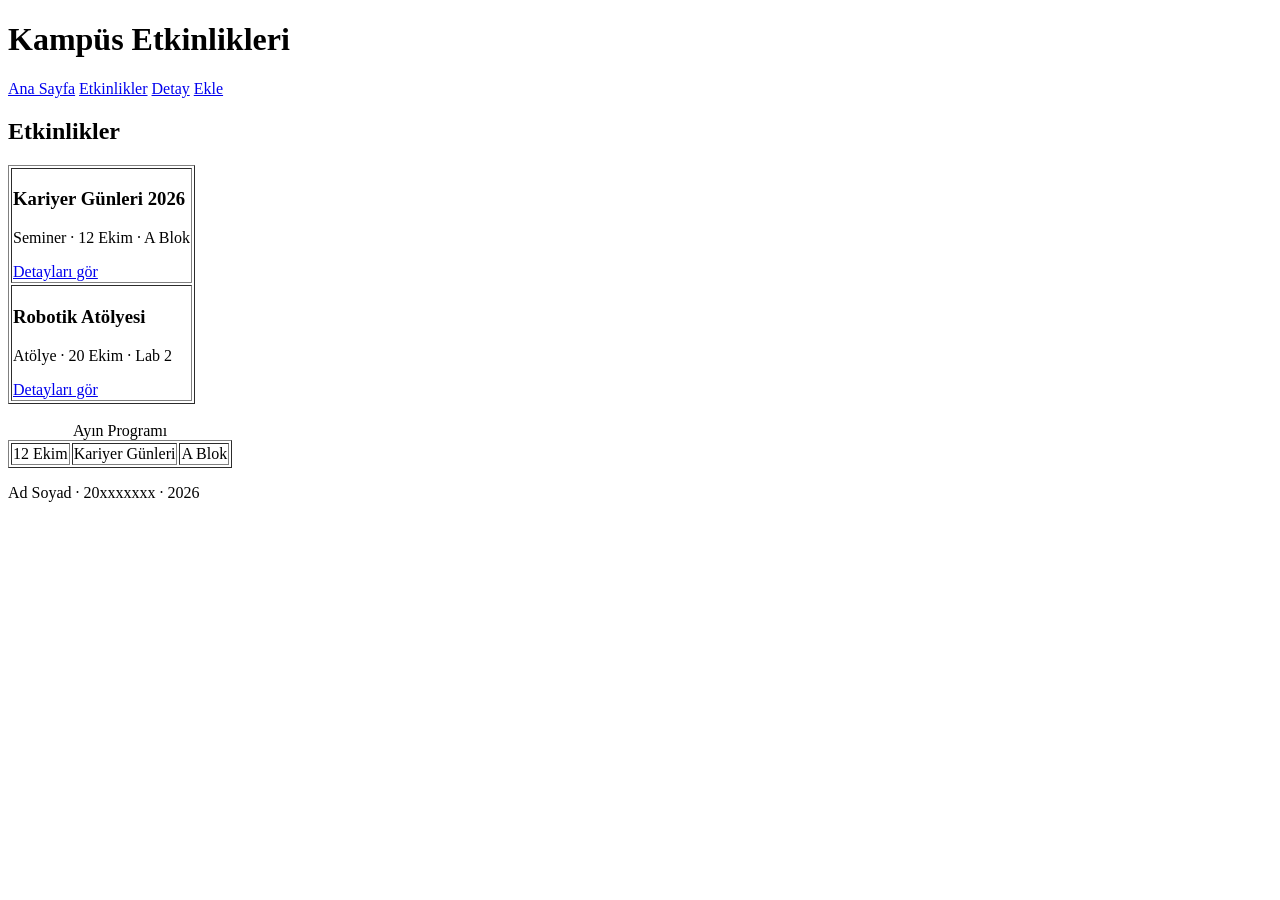
==== index.html @ aa82de84 "Rename etkinlikler.html to index.html" ====
<!DOCTYPE html>
<html lang="tr">
<head>
  <meta charset="UTF-8">
  <title>Kampüs Etkinlikleri</title>
</head>
<body>

  <!-- Başlık ve Menü -->
  <header>
    <h1>Kampüs Etkinlikleri</h1>
    <nav>
      <a href="etkinlikler.html">Ana Sayfa</a>
      <a href="etkinlikler.html">Etkinlikler</a>
      <a href="etkinlik-detay.html">Detay</a>
      <a href="etkinlik-ekle.html">Ekle</a>
    </nav>
  </header>


  <main>
    <h2>Etkinlikler</h2>

    <table border="1">
      <tr>
        <td>
          <h3>Kariyer Günleri 2026</h3>
          <p>Seminer &middot; <time datetime="2026-10-12">12 Ekim</time> &middot; A Blok</p>
          <a href="etkinlik-detay.html">Detayları gör</a>
        </td>
      </tr>
      <tr>
        <td>
          <h3>Robotik Atölyesi</h3>
          <p>Atölye &middot; <time datetime="2026-10-20">20 Ekim</time> &middot; Lab 2</p>
          <a href="#">Detayları gör</a>
        </td>
      </tr>
    </table>

    <br>

    
    <table border="1">
      <caption>Ayın Programı</caption>
      <tr>
        <td><time datetime="2026-10-12">12 Ekim</time></td>
        <td>Kariyer Günleri</td>
        <td>A Blok</td>
      </tr>
    </table>
  </main>

  <footer>
    <p>Ad Soyad &middot; 20xxxxxxx &middot; 2026</p>
  </footer>

</body>
</html>
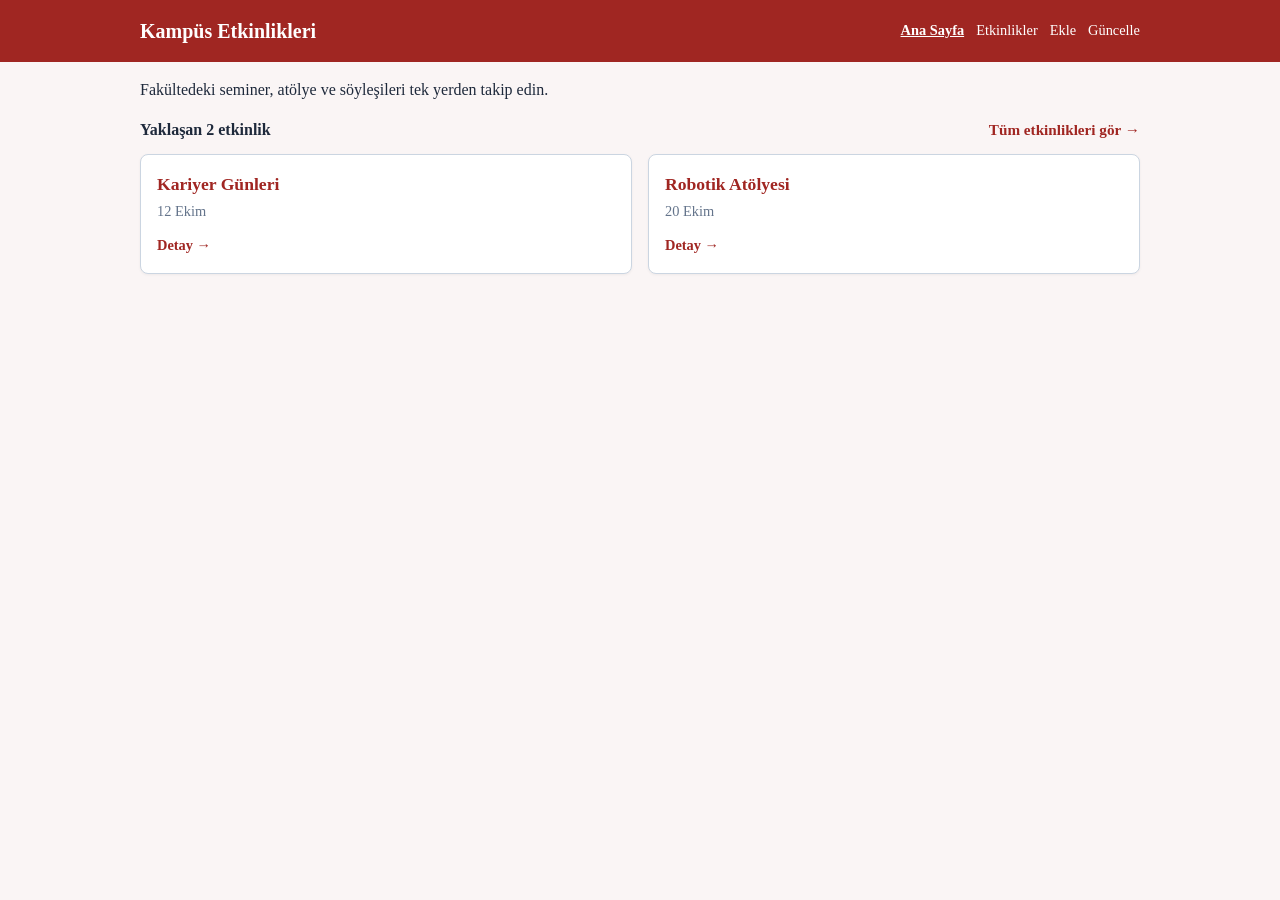
==== commit 65817c5f: "Sprint-02" ====
--- a/index.html
+++ b/index.html
@@ -2,58 +2,44 @@
 <html lang="tr">
 <head>
   <meta charset="UTF-8">
+  <meta name="viewport" content="width=device-width, initial-scale=1.0">
   <title>Kampüs Etkinlikleri</title>
+  <link rel="stylesheet" href="css/2416501082.css">
 </head>
 <body>
-
-  <!-- Başlık ve Menü -->
   <header>
-    <h1>Kampüs Etkinlikleri</h1>
-    <nav>
-      <a href="etkinlikler.html">Ana Sayfa</a>
-      <a href="etkinlikler.html">Etkinlikler</a>
-      <a href="etkinlik-detay.html">Detay</a>
-      <a href="etkinlik-ekle.html">Ekle</a>
-    </nav>
+    <div class="header-container">
+      <h1>Kampüs Etkinlikleri</h1>
+      <nav>
+        <a href="index.html" class="active">Ana Sayfa</a>
+        <a href="etkinlikler.html">Etkinlikler</a>
+        <a href="etkinlik-ekle.html">Ekle</a>
+        <a href="etkinlik-guncelle.html">Güncelle</a>
+      </nav>
+    </div>
   </header>
 
+  <main>
+    <p class="lead-text">Fakültedeki seminer, atölye ve söyleşileri tek yerden takip edin.</p>
 
-  <main>
-    <h2>Etkinlikler</h2>
+    <div class="section-head">
+      <span>Yaklaşan 2 etkinlik</span>
+      <a href="etkinlikler.html" class="link-all">Tüm etkinlikleri gör →</a>
+    </div>
 
-    <table border="1">
-      <tr>
-        <td>
-          <h3>Kariyer Günleri 2026</h3>
-          <p>Seminer &middot; <time datetime="2026-10-12">12 Ekim</time> &middot; A Blok</p>
-          <a href="etkinlik-detay.html">Detayları gör</a>
-        </td>
-      </tr>
-      <tr>
-        <td>
-          <h3>Robotik Atölyesi</h3>
-          <p>Atölye &middot; <time datetime="2026-10-20">20 Ekim</time> &middot; Lab 2</p>
-          <a href="#">Detayları gör</a>
-        </td>
-      </tr>
-    </table>
+    <section class="cards-grid grid-2">
+      <article class="event-card">
+        <h3>Kariyer Günleri</h3>
+        <p>12 Ekim</p>
+        <a href="etkinlik-detay.html" class="detail-link">Detay →</a>
+      </article>
 
-    <br>
-
-    
-    <table border="1">
-      <caption>Ayın Programı</caption>
-      <tr>
-        <td><time datetime="2026-10-12">12 Ekim</time></td>
-        <td>Kariyer Günleri</td>
-        <td>A Blok</td>
-      </tr>
-    </table>
+      <article class="event-card">
+        <h3>Robotik Atölyesi</h3>
+        <p>20 Ekim</p>
+        <a href="etkinlik-detay.html" class="detail-link">Detay →</a>
+      </article>
+    </section>
   </main>
-
-  <footer>
-    <p>Ad Soyad &middot; 20xxxxxxx &middot; 2026</p>
-  </footer>
-
 </body>
-</html>
+</html>
--- a/css/2416501082.css
+++ b/css/2416501082.css
@@ -0,0 +1,301 @@
+:root {
+  /* SADECE BURAYI KENDİ BİLGİLERİNİZE GÖRE DÜZENLEYİN */
+  --no: 2416501082;
+  --font: "Palatino Linotype", serif; 
+
+  
+  --ton: mod(var(--no), 360);
+  --renk-ana: hsl(var(--ton) 65% 38%);
+  --renk-zemin: hsl(var(--ton) 30% 97%);
+  --renk-beyaz: #ffffff;
+  --renk-yazi: #1e293b;
+  --renk-gri: #64748b;
+  --renk-kenarlik: #cbd5e1;
+  --renk-hata: #dc2626;
+
+  --bosluk-m: 1rem;
+  --kose: 8px;
+}
+
+* {
+  box-sizing: border-box;
+  margin: 0;
+  padding: 0;
+}
+
+body {
+  font-family: var(--font);
+  background-color: var(--renk-zemin);
+  color: var(--renk-yazi);
+  line-height: 1.5;
+  padding-bottom: 2rem;
+}
+
+/* Üst Başlık ve Gezinme Menüsü (Header & Nav) */
+header {
+  background-color: var(--renk-ana);
+  color: var(--renk-beyaz);
+  padding: var(--bosluk-m);
+  margin-bottom: var(--bosluk-m);
+}
+
+.header-container {
+  max-width: 1000px;
+  margin: 0 auto;
+  display: flex;
+  flex-direction: column;
+  gap: 0.5rem;
+}
+
+header h1 {
+  font-size: 1.25rem;
+  font-weight: 700;
+}
+
+nav {
+  display: flex;
+  flex-wrap: wrap;
+  gap: 0.75rem;
+  font-size: 0.9rem;
+}
+
+nav a {
+  color: var(--renk-beyaz);
+  text-decoration: none;
+  font-weight: 500;
+  padding: 4px 0;
+}
+
+nav a:hover,
+nav a.active {
+  text-decoration: underline;
+  font-weight: 700;
+}
+
+/* Ana Taşıyıcı */
+main {
+  width: 92%;
+  max-width: 1000px;
+  margin: 0 auto;
+}
+
+.lead-text {
+  margin-bottom: var(--bosluk-m);
+  font-size: 1rem;
+}
+
+.section-head {
+  display: flex;
+  justify-content: space-between;
+  align-items: center;
+  margin-bottom: 0.75rem;
+  font-weight: 700;
+}
+
+.link-all {
+  color: var(--renk-ana);
+  text-decoration: none;
+  font-weight: 700;
+  font-size: 0.95rem;
+}
+
+.link-all:hover {
+  text-decoration: underline;
+}
+
+/* SPRINT 2: <section> > <article> + display: grid */
+/* Telefon Öncelikli: Tek sütun, taşma yok */
+section.cards-grid {
+  display: grid;
+  grid-template-columns: 1fr;
+  gap: var(--bosluk-m);
+}
+
+article.event-card {
+  background: var(--renk-beyaz);
+  border: 1px solid var(--renk-kenarlik);
+  border-radius: var(--kose);
+  padding: var(--bosluk-m);
+  box-shadow: 0 1px 3px rgba(0, 0, 0, 0.05);
+  display: flex;
+  flex-direction: column;
+  justify-content: space-between;
+}
+
+article.event-card h2,
+article.event-card h3 {
+  font-size: 1.1rem;
+  color: var(--renk-ana);
+  margin-bottom: 0.25rem;
+}
+
+article.event-card p {
+  color: var(--renk-gri);
+  font-size: 0.9rem;
+  margin-bottom: 0.75rem;
+}
+
+article.event-card a.detail-link {
+  color: var(--renk-ana);
+  text-decoration: none;
+  font-weight: 700;
+  font-size: 0.9rem;
+  align-self: flex-start;
+}
+
+article.event-card a.detail-link:hover {
+  text-decoration: underline;
+}
+
+/* Detay Sayfası Tasarımı: Afiş solda, dl sağda */
+.detail-layout {
+  background: var(--renk-beyaz);
+  border: 1px solid var(--renk-kenarlik);
+  border-radius: var(--kose);
+  padding: var(--bosluk-m);
+  display: flex;
+  flex-direction: column;
+  gap: var(--bosluk-m);
+}
+
+.poster-box {
+  background: var(--renk-zemin);
+  border: 2px dashed var(--renk-kenarlik);
+  border-radius: var(--kose);
+  min-height: 180px;
+  display: flex;
+  flex-direction: column;
+  align-items: center;
+  justify-content: center;
+  color: var(--renk-gri);
+  font-size: 0.9rem;
+}
+
+dl.event-info {
+  display: grid;
+  grid-template-columns: 1fr;
+  gap: 0.75rem;
+}
+
+dl.event-info dt {
+  font-weight: 700;
+  color: var(--renk-ana);
+  font-size: 0.85rem;
+  text-transform: uppercase;
+}
+
+dl.event-info dd {
+  font-size: 0.95rem;
+  color: var(--renk-yazi);
+  margin-bottom: 0.25rem;
+}
+
+.event-desc {
+  margin-top: 1rem;
+  padding-top: 1rem;
+  border-top: 1px solid var(--renk-kenarlik);
+  font-size: 0.95rem;
+}
+
+.back-link {
+  display: inline-block;
+  margin-top: var(--bosluk-m);
+  color: var(--renk-ana);
+  text-decoration: none;
+  font-weight: 700;
+}
+
+/* Form Tasarımı */
+.form-card {
+  background: var(--renk-beyaz);
+  border: 1px solid var(--renk-kenarlik);
+  border-radius: var(--kose);
+  padding: var(--bosluk-m);
+}
+
+.form-group {
+  margin-bottom: 1rem;
+}
+
+label {
+  display: block;
+  font-size: 0.85rem;
+  font-weight: 700;
+  margin-bottom: 0.35rem;
+  color: var(--renk-yazi);
+}
+
+input[type="text"],
+select,
+textarea {
+  width: 100%;
+  padding: 0.6rem;
+  border: 1px solid var(--renk-kenarlik);
+  border-radius: var(--kose);
+  font-family: inherit;
+  font-size: 0.95rem;
+  outline: none;
+  background: #fff;
+}
+
+input:focus,
+select:focus,
+textarea:focus {
+  border-color: var(--renk-ana);
+}
+
+/* Hatalı alan vurgusu */
+.is-invalid {
+  border-color: var(--renk-hata) !important;
+  background-color: #fef2f2 !important;
+}
+
+.btn-submit {
+  width: 100%;
+  padding: 0.75rem;
+  background-color: var(--renk-ana);
+  color: var(--renk-beyaz);
+  border: none;
+  border-radius: var(--kose);
+  font-size: 1rem;
+  font-weight: 700;
+  cursor: pointer;
+  min-height: 44px; /* Mobilde rahat dokunma alanı */
+}
+
+/* GENİŞ EKRAN (PC / Tablet) KURALLARI */
+@media (min-width: 768px) {
+  .header-container {
+    flex-direction: row;
+    justify-content: space-between;
+    align-items: center;
+  }
+
+  /* Index: 2 sütun */
+  .grid-2 {
+    grid-template-columns: repeat(2, 1fr) !important;
+  }
+
+  /* Etkinlikler: 3 sütun */
+  .grid-3 {
+    grid-template-columns: repeat(3, 1fr) !important;
+  }
+
+  /* Detay: Afiş solda, Bilgiler (dl) sağda */
+  .detail-layout {
+    display: grid;
+    grid-template-columns: 280px 1fr;
+    gap: 2rem;
+    padding: 2rem;
+  }
+
+  .poster-box {
+    min-height: 260px;
+  }
+
+  .form-card {
+    max-width: 600px;
+    margin: 0 auto;
+    padding: 2rem;
+  }
+}
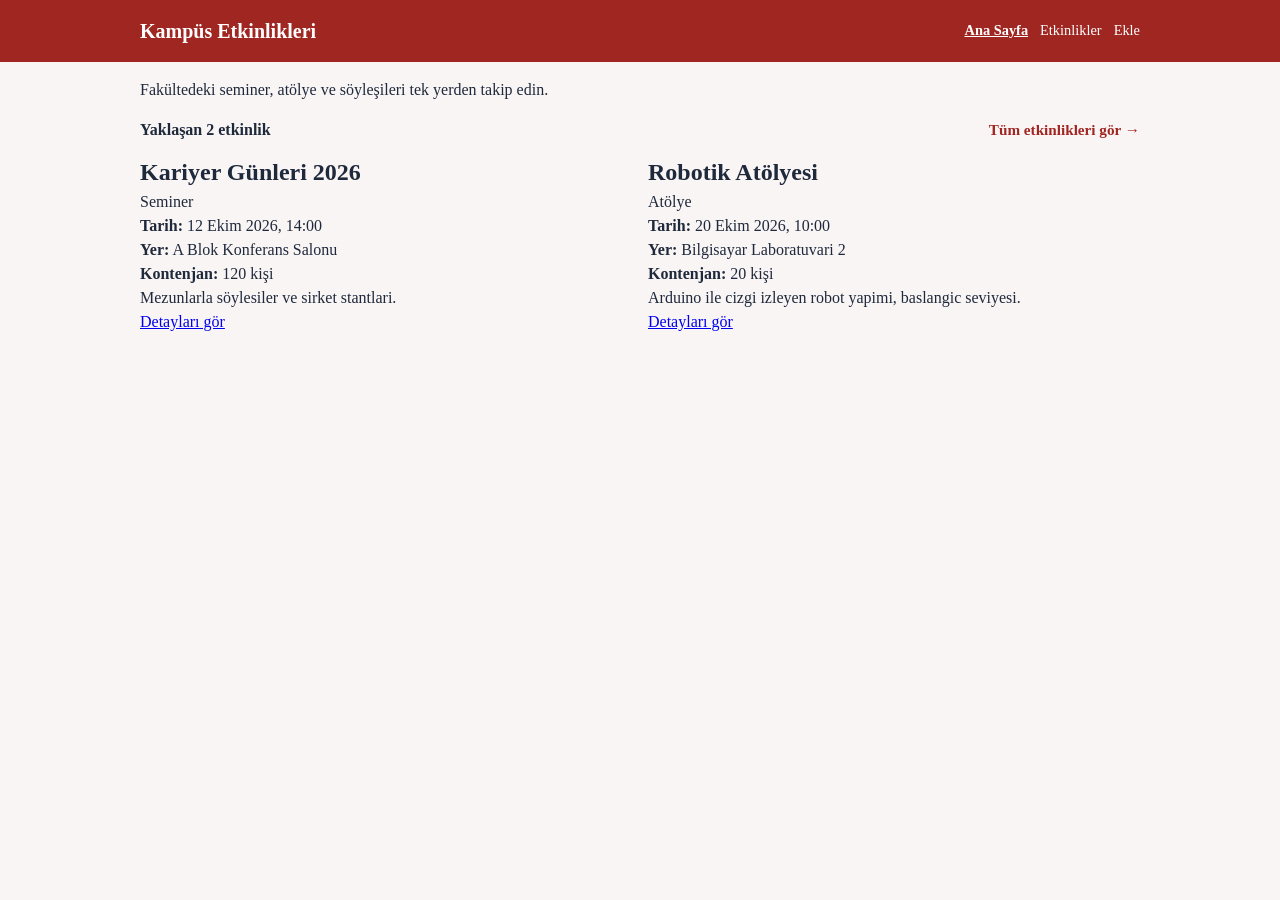
==== commit 383b3e1e: "Sprint-3" ====
--- a/index.html
+++ b/index.html
@@ -5,6 +5,8 @@
   <meta name="viewport" content="width=device-width, initial-scale=1.0">
   <title>Kampüs Etkinlikleri</title>
   <link rel="stylesheet" href="css/2416501082.css">
+  
+  <script type="module" src="js/event-list.js"></script>
 </head>
 <body>
   <header>
@@ -14,7 +16,6 @@
         <a href="index.html" class="active">Ana Sayfa</a>
         <a href="etkinlikler.html">Etkinlikler</a>
         <a href="etkinlik-ekle.html">Ekle</a>
-        <a href="etkinlik-guncelle.html">Güncelle</a>
       </nav>
     </div>
   </header>
@@ -27,19 +28,9 @@
       <a href="etkinlikler.html" class="link-all">Tüm etkinlikleri gör →</a>
     </div>
 
-    <section class="cards-grid grid-2">
-      <article class="event-card">
-        <h3>Kariyer Günleri</h3>
-        <p>12 Ekim</p>
-        <a href="etkinlik-detay.html" class="detail-link">Detay →</a>
-      </article>
-
-      <article class="event-card">
-        <h3>Robotik Atölyesi</h3>
-        <p>20 Ekim</p>
-        <a href="etkinlik-detay.html" class="detail-link">Detay →</a>
-      </article>
-    </section>
+   
+  
+    <section id="etkinlik-listesi" class="cards-grid grid-2" data-limit="2"></section>
   </main>
 </body>
 </html>
